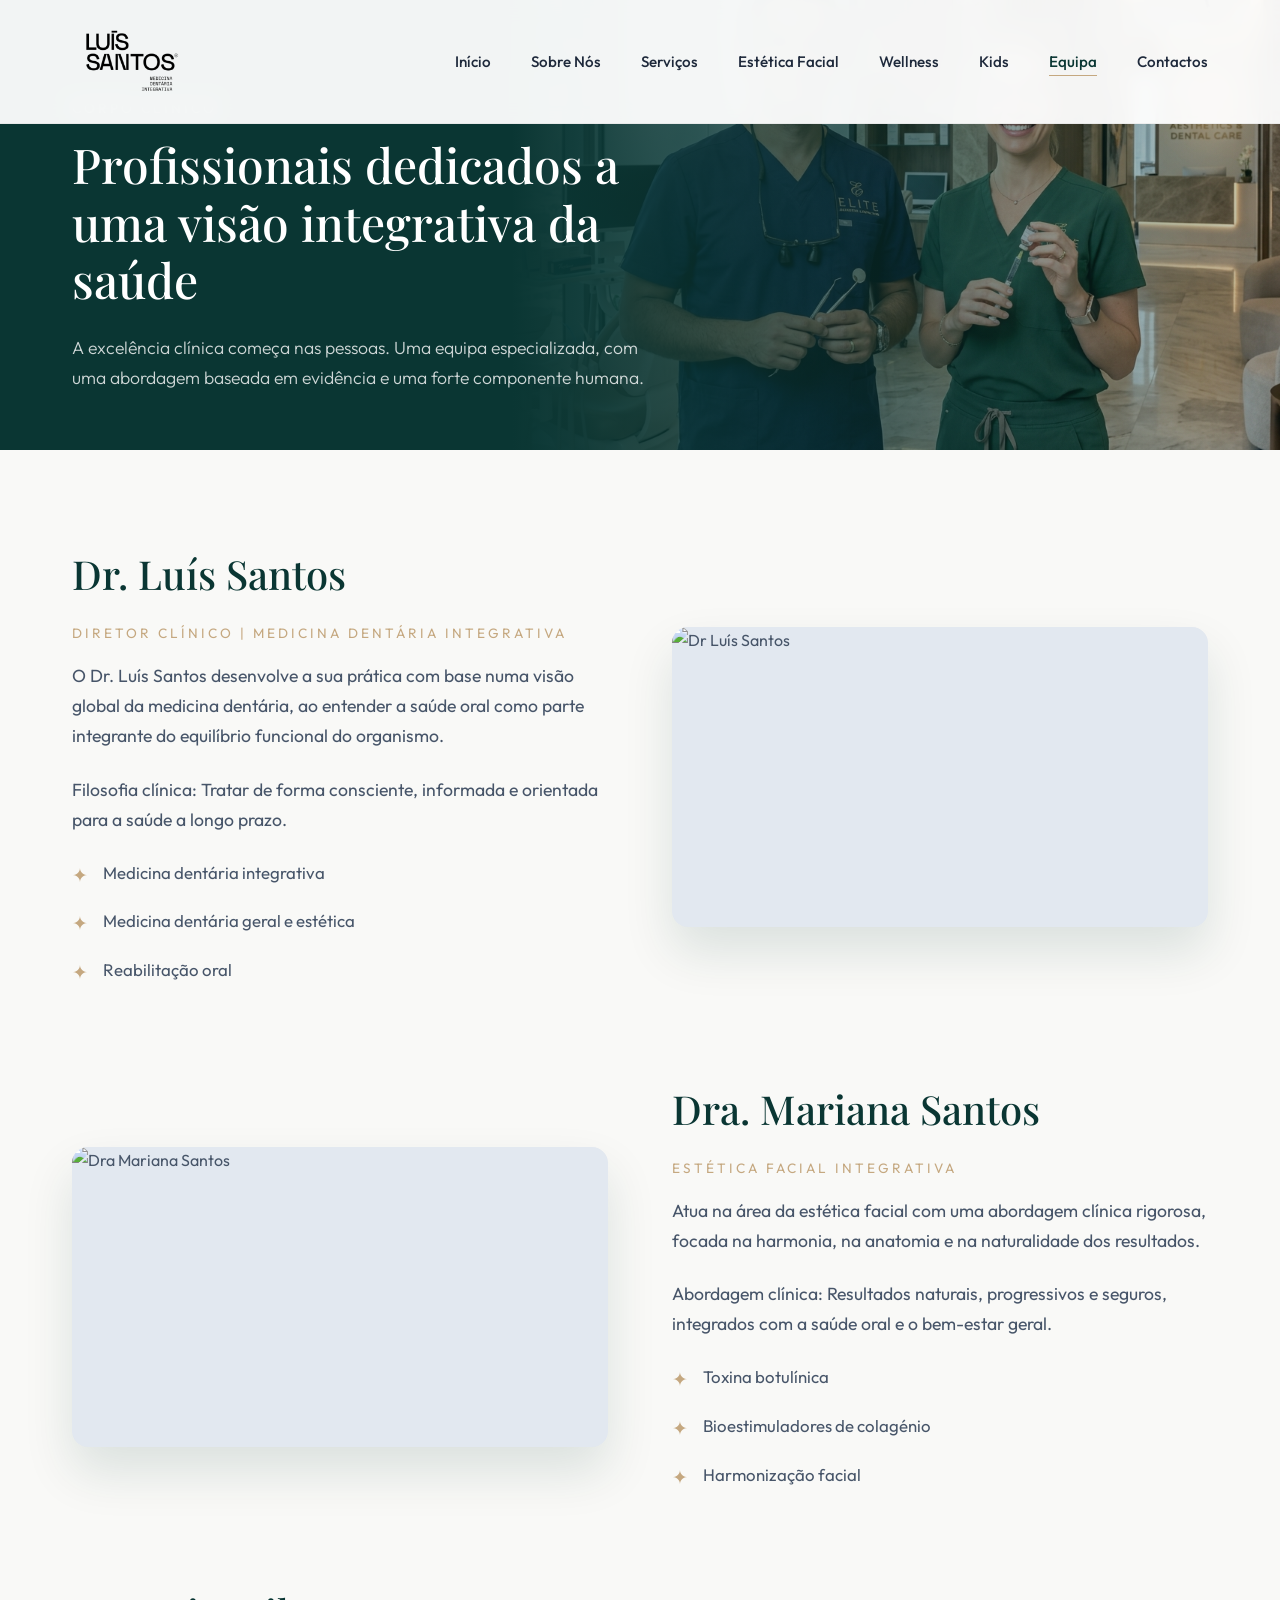
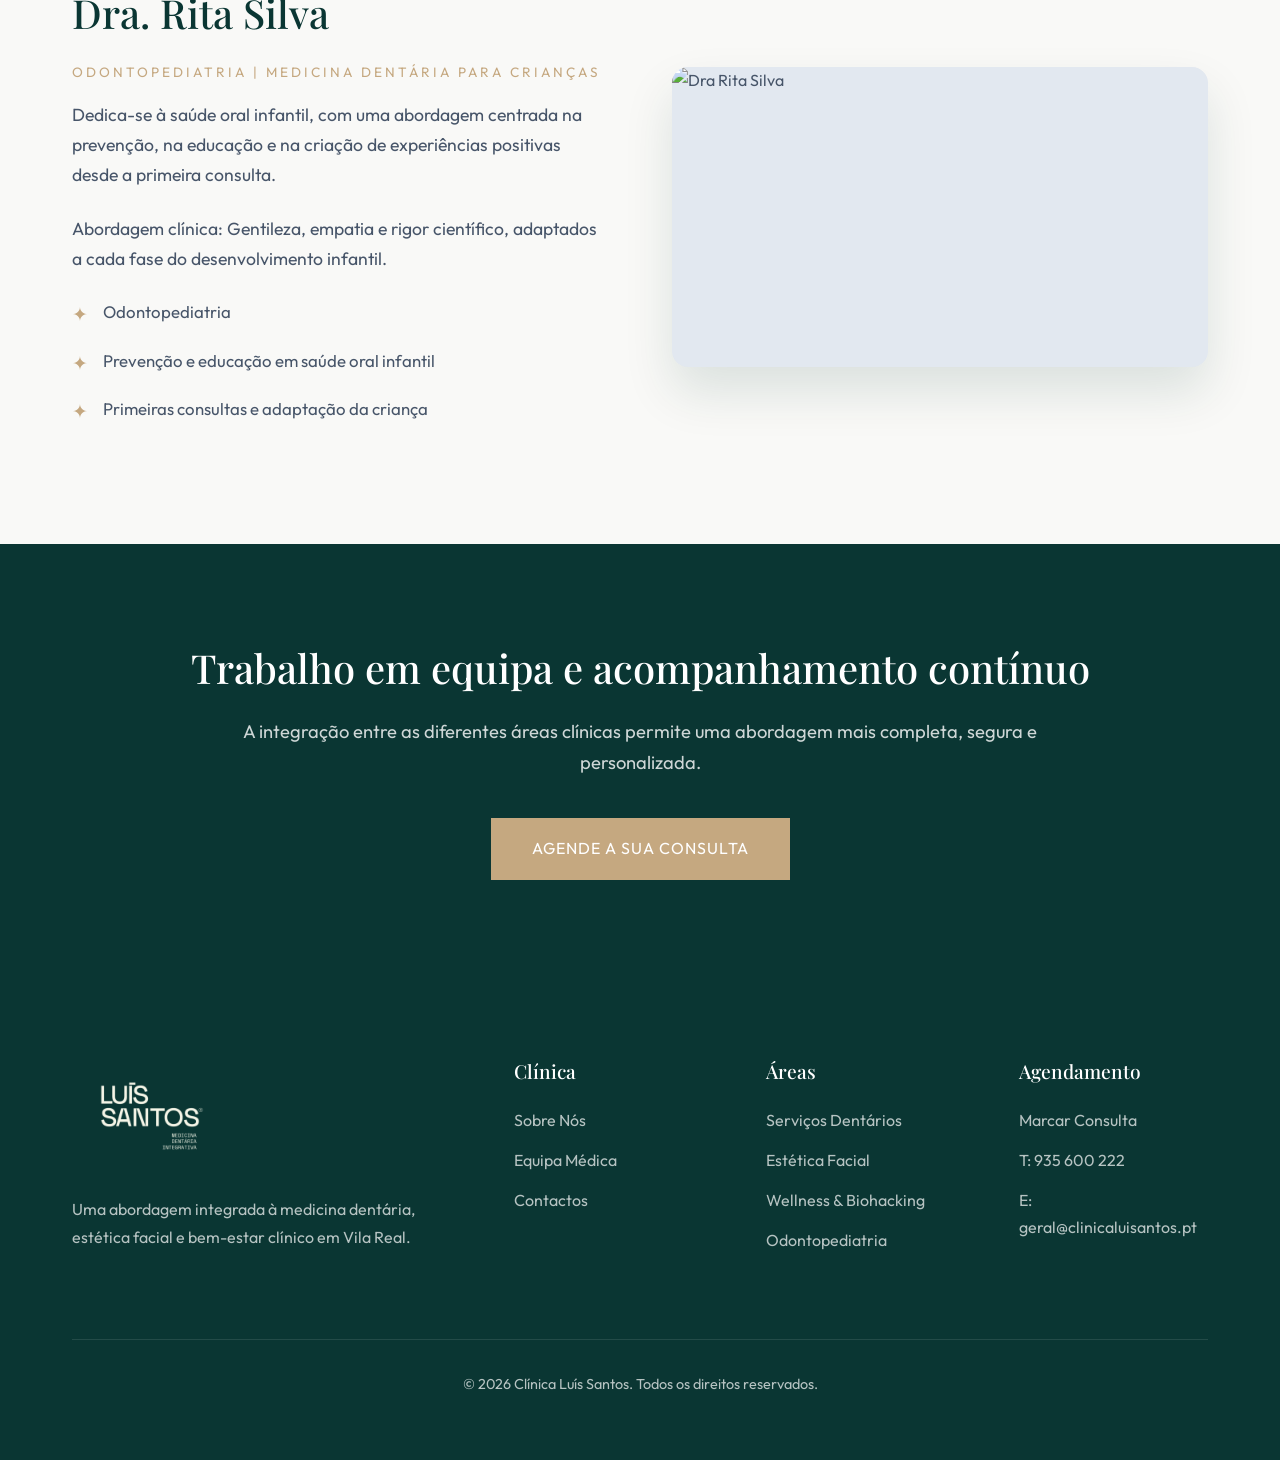
==== equipa.html @ bef2b735 "first commit: Site completo com imagens geradas e Dockerfile" ====
<!DOCTYPE html>
<html lang="pt-PT">
<head>
    <meta charset="UTF-8">
    <meta name="viewport" content="width=device-width, initial-scale=1.0">
    <title>Equipa Clínica | Clínica Luís Santos – Vila Real</title>
    <meta name="description" content="Conheça a equipa clínica da Clínica Luís Santos. Profissionais especializados em medicina dentária integrativa, estética facial e odontopediatria em Vila Real.">
    <meta name="keywords" content="equipa clínica dentária Vila Real, dentista em Vila Real, odontopediatria Vila Real, estética facial Vila Real">
    
    <link rel="preconnect" href="https://fonts.googleapis.com">
    <link rel="preconnect" href="https://fonts.gstatic.com" crossorigin>
    <link href="https://fonts.googleapis.com/css2?family=Outfit:wght@300;400;500;600;700&family=Playfair+Display:ital,wght@0,400;0,500;0,600;0,700;1,400&display=swap" rel="stylesheet">
    <link rel="stylesheet" href="style.css">
</head>
<body>
    <nav class="navbar">
        <div class="container nav-container">
            <a href="index.html" class="logo">
                <img src="assets/logo_dark.png" alt="Clínica Luís Santos" style="max-height: 75px; width: auto;">
            </a>
            <ul class="nav-links">
                <li><a href="index.html">Início</a></li>
                <li><a href="sobre.html">Sobre Nós</a></li>
                <li><a href="servicos.html">Serviços</a></li>
                <li><a href="estetica.html">Estética Facial</a></li>
                <li><a href="wellness.html">Wellness</a></li>
                <li><a href="kids.html">Kids</a></li>
                <li><a href="equipa.html" class="active">Equipa</a></li>
                <li><a href="contactos.html">Contactos</a></li>
            </ul>
        </div>
    </nav>

    <header class="hero" style="min-height: 50vh;">
        <img src="assets/team_hero.png" alt="Equipa Clínica" class="hero-bg">
        <div class="hero-gradient"></div>
        <div class="container relative z-10">
            <div class="hero-content reveal">
                <span class="section-subtitle" style="color: #fff;">Corpo Clínico</span>
                <h1 style="font-size: 3rem;">Profissionais dedicados a uma visão integrativa da saúde</h1>
                <p>A excelência clínica começa nas pessoas. Uma equipa especializada, com uma abordagem baseada em evidência e uma forte componente humana.</p>
            </div>
        </div>
    </header>

    <section>
        <div class="container">
            <div class="two-col reveal" style="margin-bottom: 5rem;">
                <div class="text-wrapper">
                    <h2>Dr. Luís Santos</h2>
                    <span class="section-subtitle">Diretor Clínico | Medicina Dentária Integrativa</span>
                    <p>O Dr. Luís Santos desenvolve a sua prática com base numa visão global da medicina dentária, ao entender a saúde oral como parte integrante do equilíbrio funcional do organismo.</p>
                    <p>Filosofia clínica: Tratar de forma consciente, informada e orientada para a saúde a longo prazo.</p>
                    <ul class="check-list" style="margin-top: 1.5rem;">
                        <li>Medicina dentária integrativa</li>
                        <li>Medicina dentária geral e estética</li>
                        <li>Reabilitação oral</li>
                    </ul>
                </div>
                <div class="image-wrapper">
                    <img src="https://images.unsplash.com/photo-1622253692010-333f2da6031d?auto=format&fit=crop&q=80&w=800" alt="Dr Luís Santos">
                </div>
            </div>

            <div class="two-col reverse reveal" style="margin-bottom: 5rem;">
                <div class="text-wrapper">
                    <h2>Dra. Mariana Santos</h2>
                    <span class="section-subtitle">Estética Facial Integrativa</span>
                    <p>Atua na área da estética facial com uma abordagem clínica rigorosa, focada na harmonia, na anatomia e na naturalidade dos resultados.</p>
                    <p>Abordagem clínica: Resultados naturais, progressivos e seguros, integrados com a saúde oral e o bem-estar geral.</p>
                    <ul class="check-list" style="margin-top: 1.5rem;">
                        <li>Toxina botulínica</li>
                        <li>Bioestimuladores de colagénio</li>
                        <li>Harmonização facial</li>
                    </ul>
                </div>
                <div class="image-wrapper">
                    <img src="https://images.unsplash.com/photo-1559839734-2b71ea197ec2?auto=format&fit=crop&q=80&w=800" alt="Dra Mariana Santos">
                </div>
            </div>

            <div class="two-col reveal">
                <div class="text-wrapper">
                    <h2>Dra. Rita Silva</h2>
                    <span class="section-subtitle">Odontopediatria | Medicina Dentária para Crianças</span>
                    <p>Dedica-se à saúde oral infantil, com uma abordagem centrada na prevenção, na educação e na criação de experiências positivas desde a primeira consulta.</p>
                    <p>Abordagem clínica: Gentileza, empatia e rigor científico, adaptados a cada fase do desenvolvimento infantil.</p>
                    <ul class="check-list" style="margin-top: 1.5rem;">
                        <li>Odontopediatria</li>
                        <li>Prevenção e educação em saúde oral infantil</li>
                        <li>Primeiras consultas e adaptação da criança</li>
                    </ul>
                </div>
                <div class="image-wrapper">
                    <img src="https://images.unsplash.com/photo-1606811841689-23dfddce3e95?auto=format&fit=crop&q=80&w=800" alt="Dra Rita Silva">
                </div>
            </div>
        </div>
    </section>

    <section style="background-color: var(--primary); color: #fff;">
        <div class="container text-center reveal">
            <h2 style="color: #fff; font-size: 2.5rem; margin-bottom: 1.5rem;">Trabalho em equipa e acompanhamento contínuo</h2>
            <p style="font-size: 1.15rem; max-width: 800px; margin: 0 auto 2.5rem; color: rgba(255,255,255,0.8);">A integração entre as diferentes áreas clínicas permite uma abordagem mais completa, segura e personalizada.</p>
            <a href="contactos.html" class="btn btn-accent">Agende a sua consulta</a>
        </div>
    </section>

    <footer>
        <div class="container">
            <div class="footer-grid">
                <div class="footer-col">
                    <a href="index.html" class="footer-logo">
                        <img src="assets/logo_light.png" alt="Clínica Luís Santos" style="max-height: 100px; width: auto;">
                    </a>
                    <p>Uma abordagem integrada à medicina dentária, estética facial e bem-estar clínico em Vila Real.</p>
                </div>
                <div class="footer-col">
                    <h4>Clínica</h4>
                    <ul>
                        <li><a href="sobre.html">Sobre Nós</a></li>
                        <li><a href="equipa.html">Equipa Médica</a></li>
                        <li><a href="contactos.html">Contactos</a></li>
                    </ul>
                </div>
                <div class="footer-col">
                    <h4>Áreas</h4>
                    <ul>
                        <li><a href="servicos.html">Serviços Dentários</a></li>
                        <li><a href="estetica.html">Estética Facial</a></li>
                        <li><a href="wellness.html">Wellness & Biohacking</a></li>
                        <li><a href="kids.html">Odontopediatria</a></li>
                    </ul>
                </div>
                <div class="footer-col">
                    <h4>Agendamento</h4>
                    <ul>
                        <li><a href="contactos.html">Marcar Consulta</a></li>
                        <li>T: 935 600 222</li>
                        <li>E: geral@clinicaluisantos.pt</li>
                    </ul>
                </div>
            </div>
            <div class="footer-bottom">
                <p>&copy; 2026 Clínica Luís Santos. Todos os direitos reservados.</p>
            </div>
        </div>
    </footer>
    <script src="script.js"></script>
</body>
</html>
---- style.css ----
/* CSS Custom Properties - Premium Medical/Dental Palette */
:root {
    --primary: #0A3633; /* Deep elegant green */
    --primary-light: #1A4F4C;
    --accent: #C5A880; /* Soft gold/beige */
    --accent-light: #DBC8A6;
    --surface: #F9F9F7; /* Off-white for background */
    --surface-alt: #FFFFFF;
    --text-dark: #1E293B;
    --text-medium: #475569;
    --text-light: #94A3B8;
    --border: #E2E8F0;
    
    --shadow-sm: 0 4px 12px rgba(10, 54, 51, 0.05);
    --shadow-md: 0 10px 30px rgba(10, 54, 51, 0.08);
    --shadow-lg: 0 25px 50px rgba(10, 54, 51, 0.12);
    
    --transition: all 0.4s cubic-bezier(0.25, 1, 0.5, 1);
}

/* Reset & Base */
* {
    margin: 0;
    padding: 0;
    box-sizing: border-box;
    font-family: 'Outfit', sans-serif;
    -webkit-font-smoothing: antialiased;
}

html {
    scroll-behavior: smooth;
    font-size: 16px;
}

body {
    background-color: var(--surface);
    color: var(--text-medium);
    line-height: 1.7;
    overflow-x: hidden;
}

a {
    text-decoration: none;
    color: inherit;
    transition: var(--transition);
}

ul {
    list-style: none;
}

/* Typography */
h1, h2, h3, h4, h5, h6 {
    color: var(--text-dark);
    font-family: 'Playfair Display', serif;
    font-weight: 500;
    line-height: 1.2;
}

p {
    margin-bottom: 1.5rem;
}

.text-primary { color: var(--primary); }
.text-accent { color: var(--accent); }
.text-center { text-align: center; }

/* Layout */
.container {
    width: 100%;
    max-width: 1200px;
    margin: 0 auto;
    padding: 0 2rem;
}

section {
    padding: 100px 0;
}

/* Buttons */
.btn {
    display: inline-flex;
    align-items: center;
    justify-content: center;
    padding: 1rem 2.5rem;
    font-weight: 400;
    font-size: 1rem;
    letter-spacing: 1px;
    border-radius: 0;
    cursor: pointer;
    transition: var(--transition);
    border: 1px solid transparent;
    text-transform: uppercase;
}

.btn-primary {
    background-color: var(--primary);
    color: #fff;
}

.btn-primary:hover {
    background-color: var(--accent);
    color: #fff;
}

.btn-accent {
    background-color: var(--accent);
    color: #fff;
}

.btn-accent:hover {
    background-color: var(--primary);
}

.btn-outline {
    background-color: transparent;
    border-color: var(--primary);
    color: var(--primary);
}

.btn-outline:hover {
    background-color: var(--primary);
    color: #fff;
}

/* Navbar */
.navbar {
    position: fixed;
    top: 0;
    width: 100%;
    background: rgba(255, 255, 255, 0.95);
    backdrop-filter: blur(10px);
    z-index: 1000;
    padding: 1.5rem 0;
    transition: var(--transition);
    border-bottom: 1px solid rgba(0,0,0,0.05);
}

.navbar.scrolled {
    padding: 1rem 0;
    box-shadow: var(--shadow-sm);
}

.nav-container {
    display: flex;
    justify-content: space-between;
    align-items: center;
}

.logo {
    display: flex;
    flex-direction: column;
    font-family: 'Playfair Display', serif;
    color: var(--primary);
}

.logo-main {
    font-size: 1.8rem;
    font-weight: 600;
    line-height: 1;
}

.logo-sub {
    font-size: 0.8rem;
    font-family: 'Outfit', sans-serif;
    letter-spacing: 2px;
    color: var(--accent);
    text-transform: uppercase;
}

.nav-links {
    display: flex;
    gap: 2.5rem;
}

.nav-links a {
    font-size: 0.95rem;
    font-weight: 500;
    color: var(--text-dark);
    position: relative;
    padding-bottom: 5px;
}

.nav-links a::after {
    content: '';
    position: absolute;
    bottom: 0;
    left: 0;
    width: 0;
    height: 1px;
    background-color: var(--accent);
    transition: var(--transition);
}

.nav-links a:hover::after,
.nav-links a.active::after {
    width: 100%;
}

.nav-links a:hover,
.nav-links a.active {
    color: var(--primary);
}

/* Hero Section */
.hero {
    min-height: 100vh;
    display: flex;
    align-items: center;
    position: relative;
    padding-top: 80px;
    background-color: var(--primary);
    overflow: hidden;
}

.hero-bg {
    position: absolute;
    top: 0;
    right: 0;
    width: 60%;
    height: 100%;
    object-fit: cover;
    opacity: 0.8;
}

.hero-gradient {
    position: absolute;
    top: 0;
    left: 0;
    width: 100%;
    height: 100%;
    background: linear-gradient(90deg, var(--primary) 40%, rgba(10, 54, 51, 0) 100%);
}

.hero-content {
    position: relative;
    z-index: 10;
    max-width: 600px;
    color: #fff;
}

.hero h1 {
    color: #fff;
    font-size: 4rem;
    margin-bottom: 1.5rem;
}

.hero p {
    font-size: 1.1rem;
    color: rgba(255,255,255,0.8);
    margin-bottom: 2.5rem;
    font-weight: 300;
}

/* Sections General */
.section-header {
    text-align: center;
    max-width: 800px;
    margin: 0 auto 4rem;
}

.section-header h2 {
    font-size: 3rem;
    margin-bottom: 1.5rem;
    color: var(--primary);
}

.section-subtitle {
    color: var(--accent);
    font-family: 'Outfit', sans-serif;
    letter-spacing: 3px;
    text-transform: uppercase;
    font-size: 0.85rem;
    margin-bottom: 1rem;
    display: block;
}

/* Two Column Layout */
.two-col {
    display: grid;
    grid-template-columns: 1fr 1fr;
    gap: 4rem;
    align-items: center;
}

.two-col.reverse {
    direction: rtl;
}
.two-col.reverse > * {
    direction: ltr;
}

.image-wrapper {
    position: relative;
    border-radius: 16px;
    overflow: hidden;
    box-shadow: var(--shadow-lg);
    background-color: var(--border); /* Fallback case image fails */
    min-height: 300px; /* Garante tamanho mínimo caso imagem falhe */
}

.image-wrapper img {
    width: 100%;
    height: 100%;
    object-fit: cover;
    display: block;
    transition: transform 0.8s ease;
}

.image-wrapper:hover img {
    transform: scale(1.05);
}

.text-wrapper h2 {
    font-size: 2.5rem;
    margin-bottom: 1.5rem;
    color: var(--primary);
}

.text-wrapper p {
    font-size: 1.1rem;
    color: var(--text-medium);
}

/* Cards Grid */
.cards-grid {
    display: grid;
    grid-template-columns: repeat(auto-fit, minmax(300px, 1fr));
    gap: 2.5rem;
}

.card {
    background: var(--surface-alt);
    padding: 3rem 2rem;
    box-shadow: var(--shadow-sm);
    transition: var(--transition);
    border-top: 3px solid transparent;
}

.card:hover {
    transform: translateY(-10px);
    box-shadow: var(--shadow-md);
    border-top-color: var(--accent);
}

.card h3 {
    font-size: 1.5rem;
    margin-bottom: 1rem;
    color: var(--primary);
}

/* Values/Pilares List */
.check-list li {
    display: flex;
    align-items: flex-start;
    margin-bottom: 1rem;
    font-size: 1.05rem;
}

.check-list li::before {
    content: "✦";
    color: var(--accent);
    margin-right: 15px;
    font-size: 1.2rem;
}

/* FAQ Accordion */
.accordion {
    max-width: 800px;
    margin: 0 auto;
}

.accordion-item {
    border-bottom: 1px solid var(--border);
    padding: 1.5rem 0;
}

.accordion-header {
    display: flex;
    justify-content: space-between;
    align-items: center;
    cursor: pointer;
    font-size: 1.2rem;
    font-family: 'Playfair Display', serif;
    color: var(--primary);
}

.accordion-content {
    max-height: 0;
    overflow: hidden;
    transition: max-height 0.3s ease-out;
}

.accordion-content p {
    padding-top: 1rem;
    margin: 0;
}

/* Footer */
footer {
    background-color: var(--primary);
    color: rgba(255,255,255,0.7);
    padding: 80px 0 40px;
}

.footer-grid {
    display: grid;
    grid-template-columns: 2fr 1fr 1fr 1fr;
    gap: 4rem;
    margin-bottom: 4rem;
}

.footer-logo {
    color: #fff;
    font-family: 'Playfair Display', serif;
    font-size: 1.8rem;
    margin-bottom: 1.5rem;
    display: block;
}

.footer-logo span {
    display: block;
    font-family: 'Outfit', sans-serif;
    font-size: 0.8rem;
    letter-spacing: 2px;
    color: var(--accent);
    text-transform: uppercase;
}

.footer-col h4 {
    color: #fff;
    margin-bottom: 1.5rem;
    font-size: 1.2rem;
}

.footer-col ul li {
    margin-bottom: 0.8rem;
}

.footer-col ul a:hover {
    color: var(--accent);
}

.footer-bottom {
    border-top: 1px solid rgba(255,255,255,0.1);
    padding-top: 2rem;
    text-align: center;
    font-size: 0.9rem;
}

/* Responsive */
@media (max-width: 992px) {
    .nav-links {
        display: none;
    }
    .hero h1 {
        font-size: 3rem;
    }
    .two-col {
        grid-template-columns: 1fr;
        gap: 2rem;
    }
    .footer-grid {
        grid-template-columns: 1fr 1fr;
    }
}

@media (max-width: 768px) {
    .hero-bg {
        width: 100%;
        opacity: 0.3;
    }
    .hero-gradient {
        background: rgba(10, 54, 51, 0.8);
    }
    .footer-grid {
        grid-template-columns: 1fr;
    }
}

/* Animations */
.reveal {
    opacity: 0;
    transform: translateY(30px);
    transition: all 0.8s ease-out;
}

.reveal.active {
    opacity: 1;
    transform: translateY(0);
}
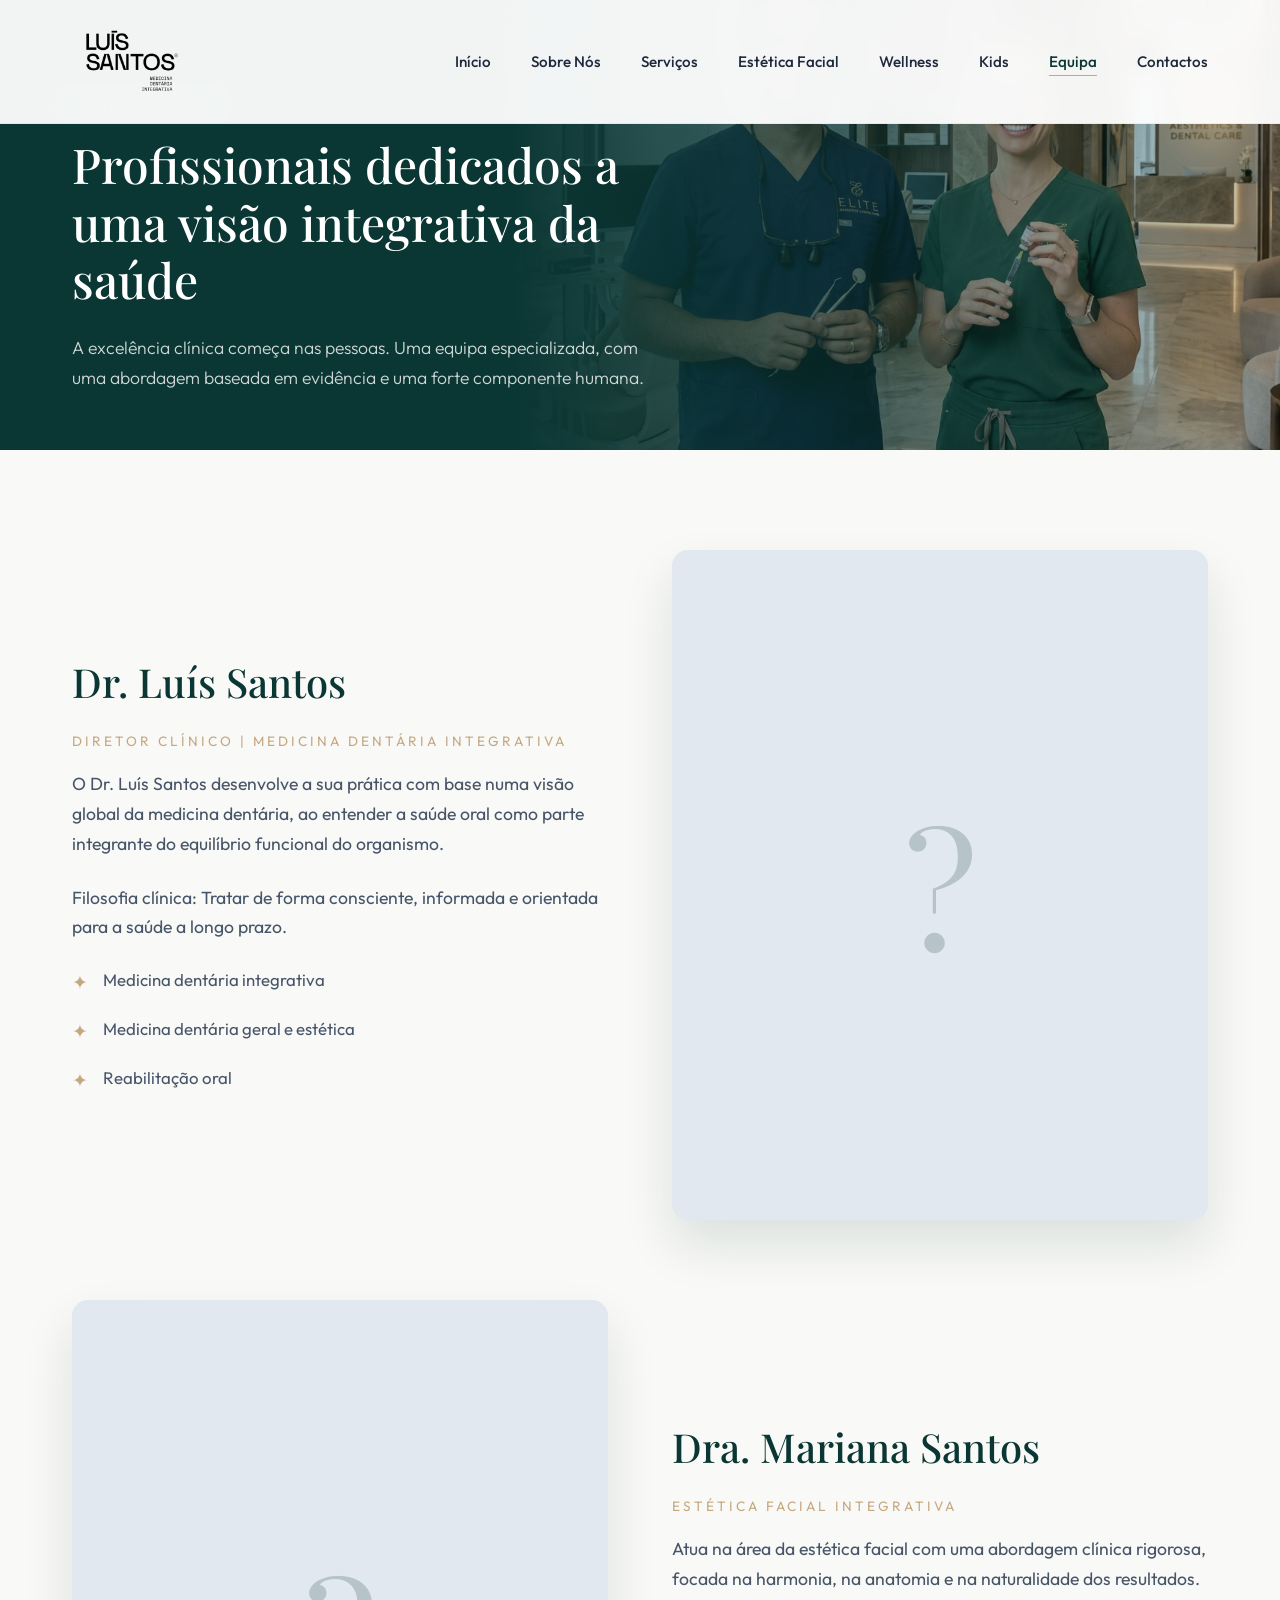
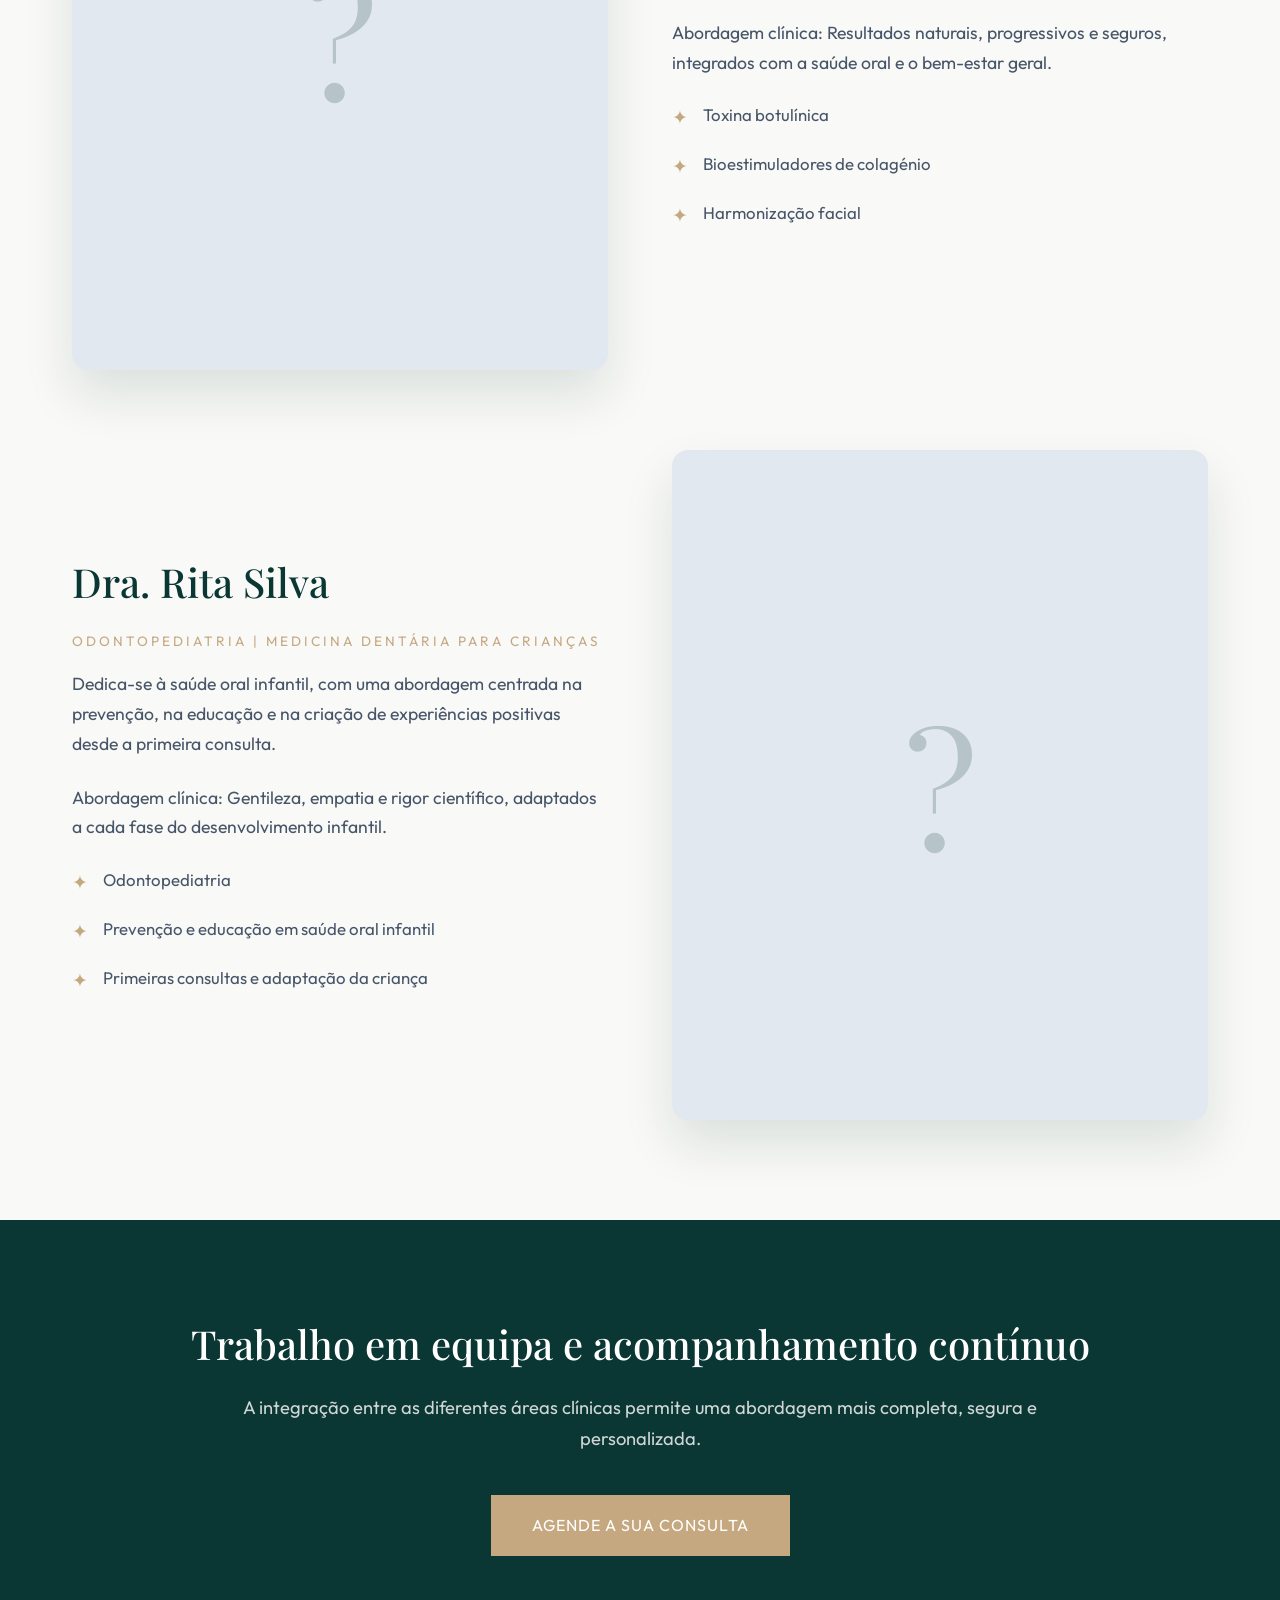
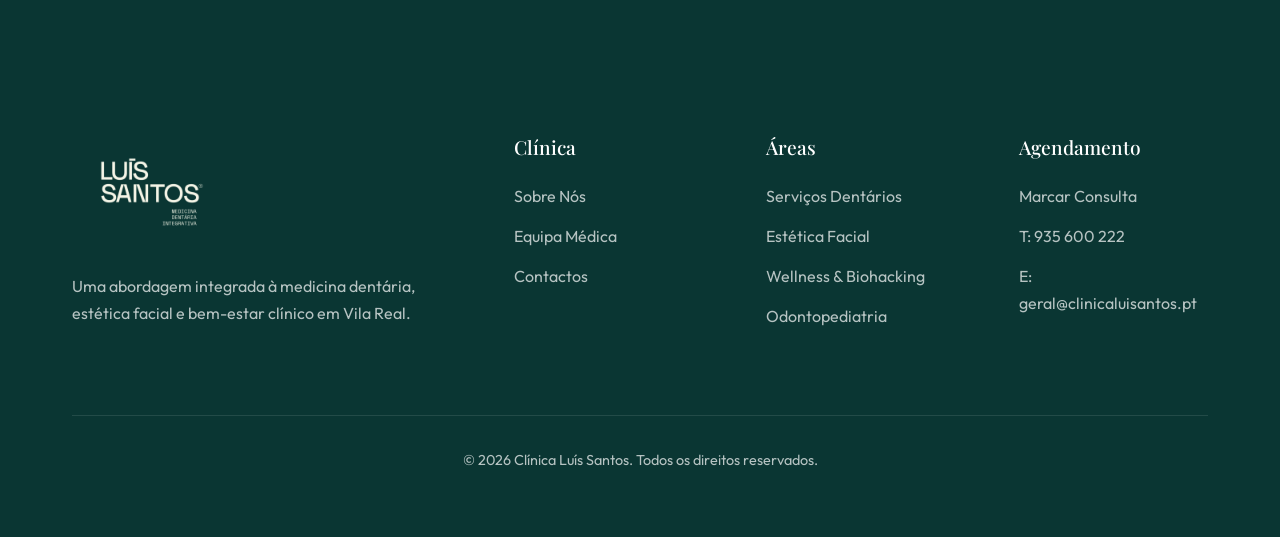
==== commit 5db45668: "first commit: Site completo com imagens geradas e Dockerfile" ====
--- a/equipa.html
+++ b/equipa.html
@@ -58,7 +58,9 @@
                     </ul>
                 </div>
                 <div class="image-wrapper">
-                    <img src="https://images.unsplash.com/photo-1622253692010-333f2da6031d?auto=format&fit=crop&q=80&w=800" alt="Dr Luís Santos">
+                    <div style="width: 100%; aspect-ratio: 4/5; background-color: var(--light); border-radius: 4px; display: flex; align-items: center; justify-content: center;">
+                        <span style="font-size: 10rem; color: var(--primary); opacity: 0.2; font-family: 'Playfair Display', serif;">?</span>
+                    </div>
                 </div>
             </div>
 
@@ -75,7 +77,9 @@
                     </ul>
                 </div>
                 <div class="image-wrapper">
-                    <img src="https://images.unsplash.com/photo-1559839734-2b71ea197ec2?auto=format&fit=crop&q=80&w=800" alt="Dra Mariana Santos">
+                    <div style="width: 100%; aspect-ratio: 4/5; background-color: var(--light); border-radius: 4px; display: flex; align-items: center; justify-content: center;">
+                        <span style="font-size: 10rem; color: var(--primary); opacity: 0.2; font-family: 'Playfair Display', serif;">?</span>
+                    </div>
                 </div>
             </div>
 
@@ -92,7 +96,9 @@
                     </ul>
                 </div>
                 <div class="image-wrapper">
-                    <img src="https://images.unsplash.com/photo-1606811841689-23dfddce3e95?auto=format&fit=crop&q=80&w=800" alt="Dra Rita Silva">
+                    <div style="width: 100%; aspect-ratio: 4/5; background-color: var(--light); border-radius: 4px; display: flex; align-items: center; justify-content: center;">
+                        <span style="font-size: 10rem; color: var(--primary); opacity: 0.2; font-family: 'Playfair Display', serif;">?</span>
+                    </div>
                 </div>
             </div>
         </div>
